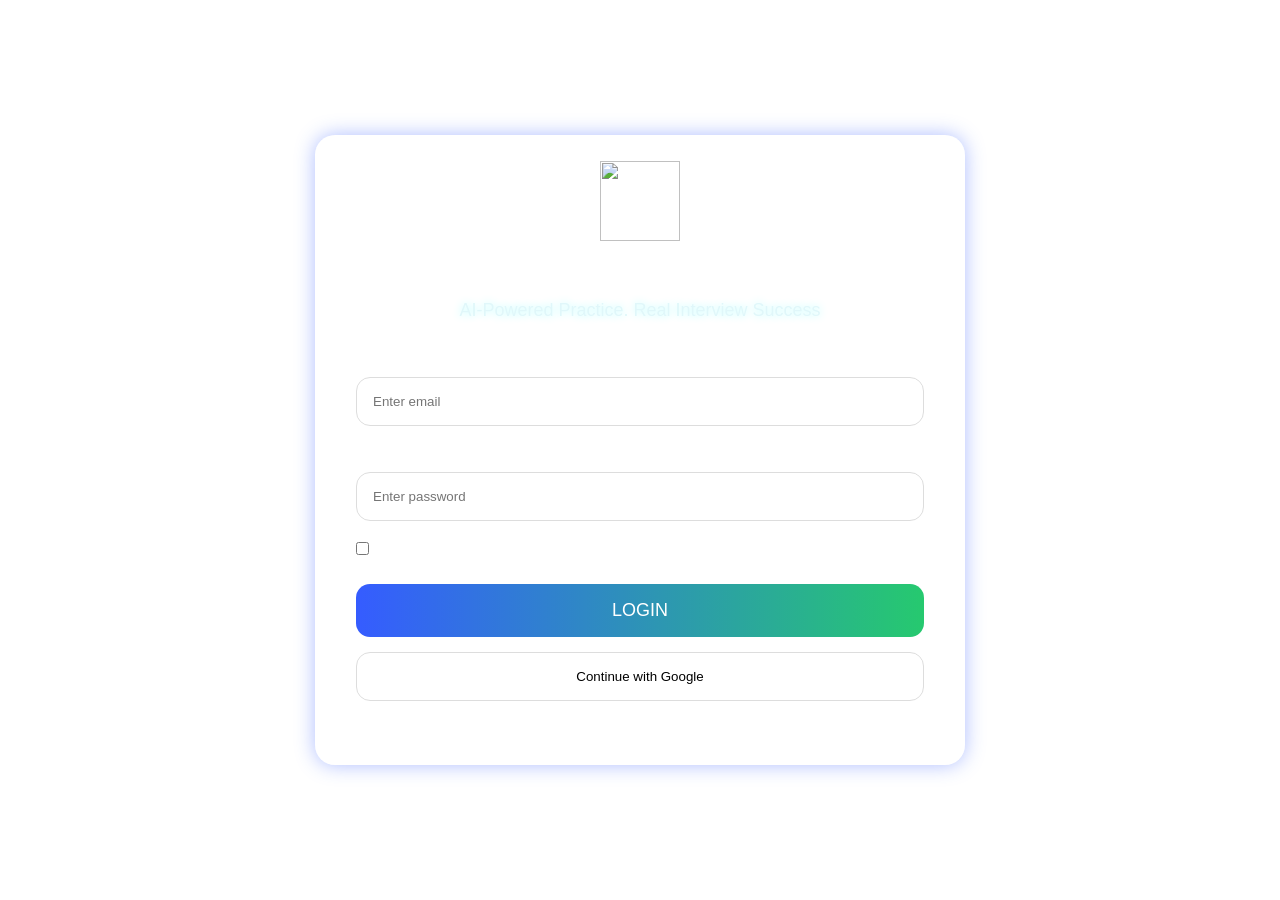
==== Frontend/01_login.html @ 5c107fb7 "Initial commit" ====
<!DOCTYPE html>
<html lang="en">

<head>
<meta charset="UTF-8">
<title>AI Interview Simulator</title>

<style>

*{
  margin:0;
  padding:0;
  box-sizing:border-box;
  font-family:Arial;
}

body{
  height:100vh;
  display:flex;
  justify-content:center;
  align-items:center;

  background: url("https://res.cloudinary.com/dfzdsdoa5/image/upload/v1781495940/Data-unification-platform-Clouds-On-Mars-Success-Story-Hero-Graphic_jnmzkr.webp")
  no-repeat center center/cover;

  overflow:hidden;
}

/* LOGIN BOX */
.login{
  width: 650px;
  padding: 25px 40px;
  border-radius: 20px;

  background: rgba(255,255,255,0.08);
  backdrop-filter: blur(12px);
  -webkit-backdrop-filter: blur(12px);

  border: 1px solid rgba(255,255,255,0.2);

  color: white;
  position: relative;

  box-shadow: 0 0 20px rgba(53, 92, 255, 0.4);
  animation: glow 3s infinite alternate;

  transition: 0.3s;
}

.login:hover{
  transform: scale(1.02);
  box-shadow: 0 0 35px rgba(53,92,255,0.9),
              0 0 60px rgba(38,201,111,0.6);
}

/* LOGO */
.logo img{
  width: 80px;
  height: 80px;
  object-fit: contain;
  display: block;
  margin: 0 auto;
}

/* TITLE */
.title{
  text-align:center;
  margin-top:10px;
  font-size:34px;
  font-weight:bold;
  color:white;
}

/* SUBTITLE */
.subtitle{
  text-align:center;
  color:#e0f7fa;
  font-size:18px;
  margin-top:10px;
  margin-bottom:30px;
  text-shadow: 0 0 8px rgba(0,255,255,0.3);
}

/* INPUT */
.input{
  margin-bottom:20px;
}

.input label{
  font-size:14px;
}

.input input{
  width:100%;
  padding:16px;
  margin-top:8px;
  border-radius:14px;
  border:1px solid #ddd;
}

.input input:focus{
  outline:none;
  border-color:#355cff;
}

/* OPTIONS */
.options{
  display:flex;
  justify-content:space-between;
  margin-bottom:25px;
}

/* BUTTON */
.login-btn{
  width:100%;
  padding:16px;
  border:none;
  border-radius:14px;
  font-size:18px;

  background: linear-gradient(90deg,#355cff,#26c96f);
  color:white;
  cursor:pointer;
}

.login-btn:hover{
  transform:scale(1.02);
}

/* GOOGLE BUTTON */
.google{
  width:100%;
  padding:16px;
  margin-top:15px;
  background:white;
  border:1px solid #ddd;
  border-radius:14px;
  cursor:pointer;
}

/* FOOTER */
.footer{
  text-align:center;
  margin-top:20px;
}

/* LINKS */
a{
  color:white;
  text-decoration:none;
}

/* ERROR */
#error{
  margin-top:10px;
  color:red;
  text-align:center;
  font-size:15px;
}

/* GLOW ANIMATION */
@keyframes glow {
  0% {
    box-shadow: 0 0 10px rgba(53,92,255,0.4),
                0 0 20px rgba(38,201,111,0.2);
  }
  100% {
    box-shadow: 0 0 25px rgba(53,92,255,0.8),
                0 0 40px rgba(38,201,111,0.5);
  }
}

</style>
</head>

<body>

<div class="login">

  <div class="logo">
    <img src="https://res.cloudinary.com/dfzdsdoa5/image/upload/v1781496318/7185ea6e6f375aa1ab00f1561d874177_kggruw.png">
  </div>

  <div class="title">AI Interview Simulator</div>

  <div class="subtitle">AI-Powered Practice. Real Interview Success</div>

  <div class="input">
    <label>Email</label>
    <input id="email" placeholder="Enter email">
  </div>

  <div class="input">
    <label>Password</label>
    <input type="password" id="password" placeholder="Enter password">
  </div>

  <div class="options">
    <label><input type="checkbox"> Remember</label>
    <a href="#">Forgot Password?</a>
  </div>

  <button class="login-btn" onclick="login()">LOGIN</button>

  <button class="google">Continue with Google</button>

  <div id="error"></div>

  <div class="footer">
    No account? <a href="02_register.html">Create Account</a>
  </div>

</div>

<script>
function login(){

  let email = document.getElementById("email").value;
  let pass = document.getElementById("password").value;

  let user = JSON.parse(localStorage.getItem("user"));

  if(!user){
    document.getElementById("error").innerHTML = "No account found. Please register first.";
    return;
  }

  if(email === user.email && pass === user.password){

    localStorage.setItem("loggedIn", "true");

    alert("Login Successful");

    window.location.href = "index.html";

  } else {
    document.getElementById("error").innerHTML = "Invalid Email or Password";
  }
}
</script>

</body>
</html>
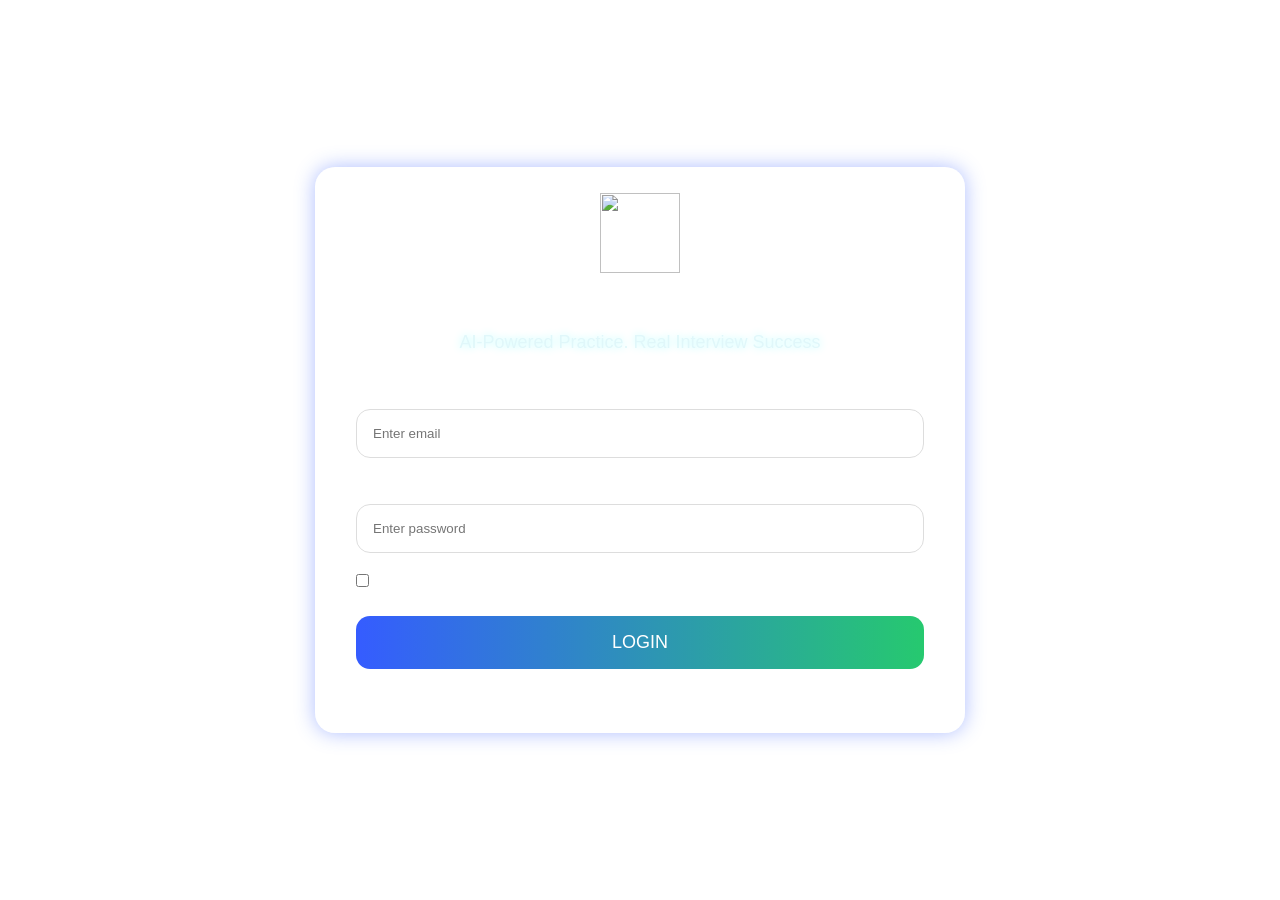
==== commit 2548259e: "chore: save workspace changes" ====
--- a/Frontend/01_login.html
+++ b/Frontend/01_login.html
@@ -197,12 +197,12 @@
 
   <div class="options">
     <label><input type="checkbox"> Remember</label>
-    <a href="#">Forgot Password?</a>
+    <a href="03_forgot_password.html">Forgot Password?</a>
   </div>
 
   <button class="login-btn" onclick="login()">LOGIN</button>
 
-  <button class="google">Continue with Google</button>
+  
 
   <div id="error"></div>
 
@@ -213,30 +213,139 @@
 </div>
 
 <script>
-function login(){
-
-  let email = document.getElementById("email").value;
-  let pass = document.getElementById("password").value;
-
-  let user = JSON.parse(localStorage.getItem("user"));
-
-  if(!user){
-    document.getElementById("error").innerHTML = "No account found. Please register first.";
-    return;
-  }
-
-  if(email === user.email && pass === user.password){
-
-    localStorage.setItem("loggedIn", "true");
-
-    alert("Login Successful");
-
-    window.location.href = "index.html";
-
-  } else {
-    document.getElementById("error").innerHTML = "Invalid Email or Password";
-  }
-}
+
+async function login(){
+
+let email =
+document
+.getElementById("email")
+.value
+.trim();
+
+let password =
+document
+.getElementById("password")
+.value
+.trim();
+
+let error =
+document
+.getElementById("error");
+
+
+error.innerHTML="";
+
+
+if(
+email===""
+||
+password===""
+){
+
+error.innerHTML=
+"Fill all fields";
+
+return;
+
+}
+
+
+try{
+
+let response =
+
+await fetch(
+
+"http://127.0.0.1:8000/login",
+
+{
+
+method:"POST",
+
+headers:{
+
+"Content-Type":
+"application/json"
+
+},
+
+body:
+
+JSON.stringify({
+
+email:email,
+
+password:password
+
+})
+
+}
+
+);
+
+
+let data =
+
+await response.json();
+
+
+
+if(
+data.success
+){
+
+localStorage.setItem(
+"loggedIn",
+"true"
+);
+
+alert(
+"Login Successful"
+);
+
+window.location.href=
+"index.html";
+
+}
+
+else{
+
+error.innerHTML=
+"Invalid Email or Password";
+
+}
+
+}
+
+catch{
+
+error.innerHTML=
+
+"Backend not running";
+
+}
+
+}
+
+
+
+// ENTER KEY LOGIN
+document
+.addEventListener(
+"keypress",
+function(e){
+
+if(
+e.key==="Enter"
+){
+
+login();
+
+}
+
+}
+);
+
 </script>
 
 </body>
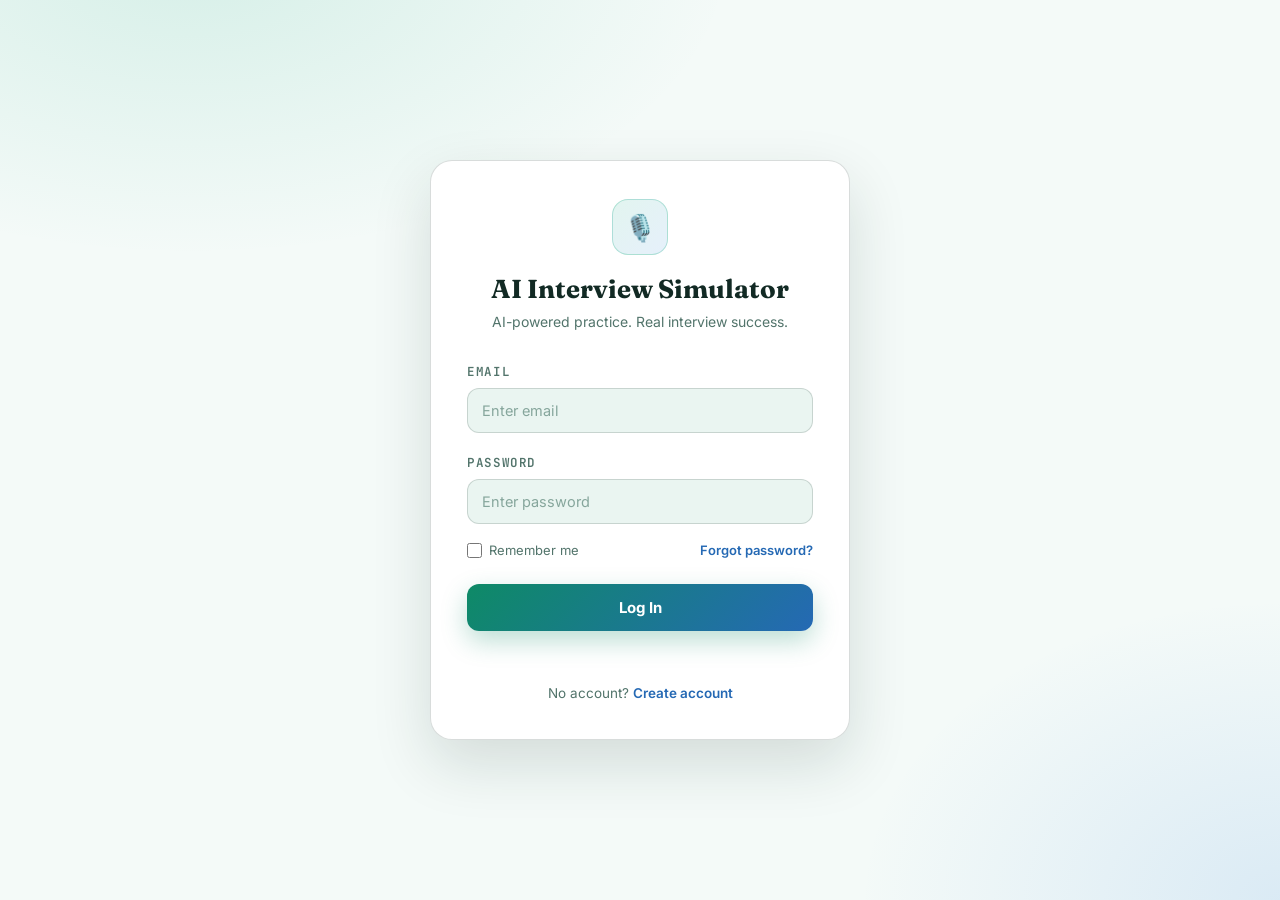
==== commit 89839bbf: "Auto commit: push from Copilot" ====
--- a/Frontend/01_login.html
+++ b/Frontend/01_login.html
@@ -1,175 +1,181 @@
 <!DOCTYPE html>
 <html lang="en">
-
 <head>
 <meta charset="UTF-8">
-<title>AI Interview Simulator</title>
+<meta name="viewport" content="width=device-width, initial-scale=1.0">
+<title>Log In — AI Interview Simulator</title>
+
+<link rel="preconnect" href="https://fonts.googleapis.com">
+<link rel="preconnect" href="https://fonts.gstatic.com" crossorigin>
+<link href="https://fonts.googleapis.com/css2?family=Fraunces:opsz,wght@9..144,500;9..144,600;9..144,700;9..144,900&family=Inter:wght@400;500;600;700&family=JetBrains+Mono:wght@400;500;600&display=swap" rel="stylesheet">
 
 <style>
-
-*{
-  margin:0;
-  padding:0;
-  box-sizing:border-box;
-  font-family:Arial;
-}
+:root{
+    --bg:            #F4FAF8;
+    --bg-elevated:   #FFFFFF;
+    --surface:       #EAF5F1;
+    --surface-2:     #DCEEE7;
+    --border:        rgba(15,42,36,0.09);
+    --border-strong: rgba(15,42,36,0.16);
+
+    --text:          #122A24;
+    --text-muted:    #52746B;
+    --text-faint:    #86A69C;
+
+    --mint:          #1FAE85;
+    --mint-deep:     #0E8A66;
+    --mint-dim:      rgba(31,174,133,0.13);
+    --sky:           #3D8BE0;
+    --sky-deep:      #2569B4;
+    --sky-dim:       rgba(61,139,224,0.13);
+    --coral:         #E0654C;
+    --coral-dim:     rgba(224,101,76,0.12);
+
+    --display: 'Fraunces', Georgia, serif;
+    --body:    'Inter', -apple-system, sans-serif;
+    --mono:    'JetBrains Mono', 'Courier New', monospace;
+}
+
+*{ margin:0; padding:0; box-sizing:border-box; }
 
 body{
-  height:100vh;
-  display:flex;
-  justify-content:center;
-  align-items:center;
-
-  background: url("https://res.cloudinary.com/dfzdsdoa5/image/upload/v1781495940/Data-unification-platform-Clouds-On-Mars-Success-Story-Hero-Graphic_jnmzkr.webp")
-  no-repeat center center/cover;
-
-  overflow:hidden;
-}
-
-/* LOGIN BOX */
+    font-family: var(--body);
+    min-height: 100vh;
+    display:flex;
+    justify-content:center;
+    align-items:center;
+    background: var(--bg);
+    color: var(--text);
+    padding: 24px;
+    -webkit-font-smoothing:antialiased;
+}
+body::before{
+    content:"";
+    position:fixed; inset:0; z-index:-1;
+    background:
+        radial-gradient(ellipse 900px 500px at 15% -5%, rgba(31,174,133,0.14), transparent 60%),
+        radial-gradient(ellipse 700px 500px at 100% 100%, rgba(61,139,224,0.14), transparent 60%),
+        var(--bg);
+}
+::selection{ background:var(--mint); color:#fff; }
+a:focus-visible, button:focus-visible, input:focus-visible{ outline:2px solid var(--sky-deep); outline-offset:2px; }
+
+/* LOGIN CARD */
 .login{
-  width: 650px;
-  padding: 25px 40px;
-  border-radius: 20px;
-
-  background: rgba(255,255,255,0.08);
-  backdrop-filter: blur(12px);
-  -webkit-backdrop-filter: blur(12px);
-
-  border: 1px solid rgba(255,255,255,0.2);
-
-  color: white;
-  position: relative;
-
-  box-shadow: 0 0 20px rgba(53, 92, 255, 0.4);
-  animation: glow 3s infinite alternate;
-
-  transition: 0.3s;
-}
-
-.login:hover{
-  transform: scale(1.02);
-  box-shadow: 0 0 35px rgba(53,92,255,0.9),
-              0 0 60px rgba(38,201,111,0.6);
-}
-
-/* LOGO */
-.logo img{
-  width: 80px;
-  height: 80px;
-  object-fit: contain;
-  display: block;
-  margin: 0 auto;
-}
-
-/* TITLE */
+  width: 420px;
+  max-width: 100%;
+  padding: 38px 36px;
+  border-radius: 22px;
+  background: var(--bg-elevated);
+  border: 1px solid var(--border-strong);
+  box-shadow: 0 24px 60px rgba(15,42,36,0.14);
+  transition: box-shadow .3s ease;
+}
+.login:hover{ box-shadow: 0 28px 70px rgba(15,42,36,0.18); }
+
+.logo{
+  width:56px; height:56px; border-radius:16px;
+  display:flex; align-items:center; justify-content:center;
+  margin:0 auto 18px;
+  background: linear-gradient(135deg, var(--mint-dim), var(--sky-dim));
+  border: 1px solid rgba(31,174,133,0.28);
+  font-size: 26px;
+}
+
 .title{
   text-align:center;
-  margin-top:10px;
-  font-size:34px;
-  font-weight:bold;
-  color:white;
-}
-
-/* SUBTITLE */
+  font-family: var(--display);
+  font-size: 26px;
+  font-weight: 700;
+  color: var(--text);
+}
+
 .subtitle{
   text-align:center;
-  color:#e0f7fa;
-  font-size:18px;
-  margin-top:10px;
-  margin-bottom:30px;
-  text-shadow: 0 0 8px rgba(0,255,255,0.3);
-}
-
-/* INPUT */
-.input{
-  margin-bottom:20px;
-}
+  color: var(--text-muted);
+  font-size: 14px;
+  margin-top: 8px;
+  margin-bottom: 30px;
+}
+
+.input{ margin-bottom: 18px; }
 
 .input label{
-  font-size:14px;
+  font-size: 12.5px;
+  font-weight: 600;
+  color: var(--text-muted);
+  font-family: var(--mono);
+  text-transform: uppercase;
+  letter-spacing: .05em;
 }
 
 .input input{
   width:100%;
-  padding:16px;
-  margin-top:8px;
-  border-radius:14px;
-  border:1px solid #ddd;
-}
-
+  padding: 13px 14px;
+  margin-top: 8px;
+  border-radius: 12px;
+  border: 1px solid var(--border-strong);
+  background: var(--surface);
+  color: var(--text);
+  font-family: var(--body);
+  font-size: 14.5px;
+  transition: border-color .2s ease, background .2s ease;
+}
+.input input::placeholder{ color: var(--text-faint); }
 .input input:focus{
   outline:none;
-  border-color:#355cff;
-}
-
-/* OPTIONS */
+  border-color: var(--sky-deep);
+  background: var(--bg-elevated);
+}
+
 .options{
   display:flex;
   justify-content:space-between;
-  margin-bottom:25px;
-}
-
-/* BUTTON */
+  align-items:center;
+  margin-bottom: 26px;
+  font-size: 13px;
+  color: var(--text-muted);
+}
+.options label{ display:flex; align-items:center; gap:7px; cursor:pointer; }
+.options input[type=checkbox]{ accent-color: var(--mint-deep); width:15px; height:15px; cursor:pointer; }
+.options a{ color: var(--sky-deep); font-weight:600; }
+.options a:hover{ text-decoration: underline; }
+
 .login-btn{
   width:100%;
-  padding:16px;
+  padding: 14px;
   border:none;
-  border-radius:14px;
-  font-size:18px;
-
-  background: linear-gradient(90deg,#355cff,#26c96f);
-  color:white;
+  border-radius: 12px;
+  font-size: 15px;
+  font-weight: 700;
+  font-family: var(--body);
+  background: linear-gradient(135deg, var(--mint-deep), var(--sky-deep));
+  color:#fff;
   cursor:pointer;
-}
-
-.login-btn:hover{
-  transform:scale(1.02);
-}
-
-/* GOOGLE BUTTON */
-.google{
-  width:100%;
-  padding:16px;
-  margin-top:15px;
-  background:white;
-  border:1px solid #ddd;
-  border-radius:14px;
-  cursor:pointer;
-}
-
-/* FOOTER */
+  box-shadow: 0 10px 26px rgba(14,138,102,0.28);
+  transition: transform .2s ease, box-shadow .2s ease;
+}
+.login-btn:hover{ transform:translateY(-2px); box-shadow: 0 14px 32px rgba(14,138,102,0.36); }
+.login-btn:active{ transform:translateY(0); }
+
 .footer{
   text-align:center;
-  margin-top:20px;
-}
-
-/* LINKS */
-a{
-  color:white;
-  text-decoration:none;
-}
-
-/* ERROR */
+  margin-top: 22px;
+  font-size: 13.5px;
+  color: var(--text-muted);
+}
+
+a{ color: var(--sky-deep); text-decoration:none; font-weight:600; }
+a:hover{ text-decoration: underline; }
+
 #error{
-  margin-top:10px;
-  color:red;
+  margin-top: 14px;
+  min-height: 18px;
+  color: var(--coral);
   text-align:center;
-  font-size:15px;
-}
-
-/* GLOW ANIMATION */
-@keyframes glow {
-  0% {
-    box-shadow: 0 0 10px rgba(53,92,255,0.4),
-                0 0 20px rgba(38,201,111,0.2);
-  }
-  100% {
-    box-shadow: 0 0 25px rgba(53,92,255,0.8),
-                0 0 40px rgba(38,201,111,0.5);
-  }
-}
-
+  font-size: 13.5px;
+  font-weight:500;
+}
 </style>
 </head>
 
@@ -177,13 +183,10 @@
 
 <div class="login">
 
-  <div class="logo">
-    <img src="https://res.cloudinary.com/dfzdsdoa5/image/upload/v1781496318/7185ea6e6f375aa1ab00f1561d874177_kggruw.png">
-  </div>
+  <div class="logo">🎙️</div>
 
   <div class="title">AI Interview Simulator</div>
-
-  <div class="subtitle">AI-Powered Practice. Real Interview Success</div>
+  <div class="subtitle">AI-powered practice. Real interview success.</div>
 
   <div class="input">
     <label>Email</label>
@@ -196,18 +199,16 @@
   </div>
 
   <div class="options">
-    <label><input type="checkbox"> Remember</label>
-    <a href="03_forgot_password.html">Forgot Password?</a>
+    <label><input type="checkbox"> Remember me</label>
+    <a href="03_forgot_password.html">Forgot password?</a>
   </div>
 
-  <button class="login-btn" onclick="login()">LOGIN</button>
-
-  
+  <button class="login-btn" onclick="login()">Log In</button>
 
   <div id="error"></div>
 
   <div class="footer">
-    No account? <a href="02_register.html">Create Account</a>
+    No account? <a href="02_register.html">Create account</a>
   </div>
 
 </div>
@@ -256,7 +257,7 @@
 
 await fetch(
 
-"http://127.0.0.1:8000/login",
+"https://ai-interview-simulator-316l.onrender.com/login",
 
 {
 
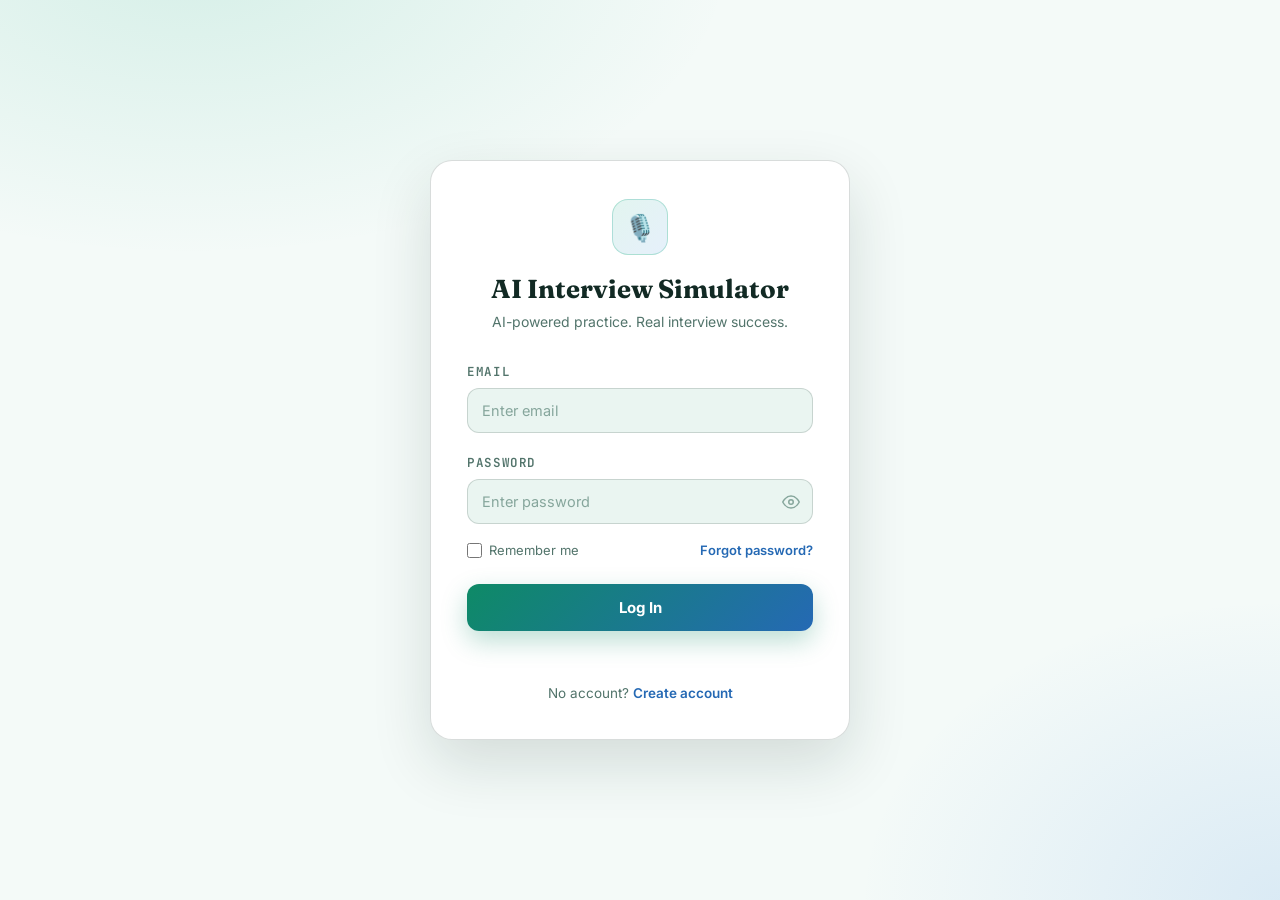
==== commit 5d05f8af: "Refine login page" ====
--- a/Frontend/01_login.html
+++ b/Frontend/01_login.html
@@ -4,6 +4,20 @@
 <meta charset="UTF-8">
 <meta name="viewport" content="width=device-width, initial-scale=1.0">
 <title>Log In — AI Interview Simulator</title>
+
+<!-- ═══════════════════════════════════════
+     BACKEND WARM-UP — fires the instant this
+     page starts loading (this is the very first
+     page most users hit). By the time they've
+     typed their email/password and clicked Log In,
+     Render's container is already awake, so the
+     /login request itself is fast.
+═══════════════════════════════════════ -->
+<script>
+(function warmBackend() {
+  fetch("https://ai-interview-simulator-316l.onrender.com/ping").catch(function () {});
+})();
+</script>
 
 <link rel="preconnect" href="https://fonts.googleapis.com">
 <link rel="preconnect" href="https://fonts.gstatic.com" crossorigin>
@@ -127,6 +141,28 @@
   border-color: var(--sky-deep);
   background: var(--bg-elevated);
 }
+
+.password-wrap{
+  position:relative;
+  margin-top:8px; /* moved here from .input input so the wrapper's box exactly matches the input's box, keeping the button truly centered */
+}
+.password-wrap input{ margin-top:0; padding-right: 44px; }
+.toggle-password{
+  position:absolute;
+  right:6px;
+  top:50%;
+  transform:translateY(-50%);
+  width:32px; height:32px;
+  border:none;
+  background:transparent;
+  color: var(--text-faint);
+  cursor:pointer;
+  border-radius:8px;
+  display:flex; align-items:center; justify-content:center;
+  transition: color .2s ease, background .2s ease;
+}
+.toggle-password:hover{ color: var(--text-muted); background: var(--surface-2); }
+.toggle-password svg{ width:18px; height:18px; }
 
 .options{
   display:flex;
@@ -153,10 +189,29 @@
   color:#fff;
   cursor:pointer;
   box-shadow: 0 10px 26px rgba(14,138,102,0.28);
-  transition: transform .2s ease, box-shadow .2s ease;
+  transition: transform .2s ease, box-shadow .2s ease, opacity .2s ease;
+  display:flex; align-items:center; justify-content:center; gap:9px;
 }
 .login-btn:hover{ transform:translateY(-2px); box-shadow: 0 14px 32px rgba(14,138,102,0.36); }
 .login-btn:active{ transform:translateY(0); }
+.login-btn:disabled{
+  opacity: .75;
+  cursor: not-allowed;
+  transform: none;
+}
+
+/* small spinner shown inside the button while a login request is in flight */
+.spinner{
+  width:15px; height:15px;
+  border:2px solid rgba(255,255,255,0.4);
+  border-top-color:#fff;
+  border-radius:50%;
+  display:none;
+  animation: spin .7s linear infinite;
+}
+.login-btn.loading .spinner{ display:inline-block; }
+.login-btn.loading .btn-text{ opacity:.85; }
+@keyframes spin{ to{ transform: rotate(360deg); } }
 
 .footer{
   text-align:center;
@@ -195,7 +250,13 @@
 
   <div class="input">
     <label>Password</label>
-    <input type="password" id="password" placeholder="Enter password">
+    <div class="password-wrap">
+      <input type="password" id="password" placeholder="Enter password">
+      <button type="button" class="toggle-password" id="togglePassword" onclick="togglePasswordVisibility()" aria-label="Show password">
+        <svg id="eyeIcon" viewBox="0 0 24 24" fill="none" stroke="currentColor" stroke-width="2" stroke-linecap="round" stroke-linejoin="round"><path d="M1 12s4-8 11-8 11 8 11 8-4 8-11 8-11-8-11-8Z"></path><circle cx="12" cy="12" r="3"></circle></svg>
+        <svg id="eyeOffIcon" viewBox="0 0 24 24" fill="none" stroke="currentColor" stroke-width="2" stroke-linecap="round" stroke-linejoin="round" style="display:none;"><path d="M9.88 9.88a3 3 0 1 0 4.24 4.24"></path><path d="M10.73 5.08A10.43 10.43 0 0 1 12 5c7 0 11 8 11 8a13.16 13.16 0 0 1-3.05 3.94M6.61 6.61A13.526 13.526 0 0 0 1 12s4 8 11 8a9.74 9.74 0 0 0 5.39-1.61"></path><line x1="2" y1="2" x2="22" y2="22"></line></svg>
+      </button>
+    </div>
   </div>
 
   <div class="options">
@@ -203,7 +264,10 @@
     <a href="03_forgot_password.html">Forgot password?</a>
   </div>
 
-  <button class="login-btn" onclick="login()">Log In</button>
+  <button class="login-btn" id="loginBtn" onclick="login()">
+    <span class="spinner"></span>
+    <span class="btn-text">Log In</span>
+  </button>
 
   <div id="error"></div>
 
@@ -214,6 +278,19 @@
 </div>
 
 <script>
+
+function togglePasswordVisibility(){
+  let pwd = document.getElementById("password");
+  let eyeIcon = document.getElementById("eyeIcon");
+  let eyeOffIcon = document.getElementById("eyeOffIcon");
+  let btn = document.getElementById("togglePassword");
+
+  let showing = pwd.type === "password";
+  pwd.type = showing ? "text" : "password";
+  eyeIcon.style.display = showing ? "none" : "block";
+  eyeOffIcon.style.display = showing ? "block" : "none";
+  btn.setAttribute("aria-label", showing ? "Hide password" : "Show password");
+}
 
 async function login(){
 
@@ -233,6 +310,9 @@
 document
 .getElementById("error");
 
+let btn = document.getElementById("loginBtn");
+let btnText = btn.querySelector(".btn-text");
+
 
 error.innerHTML="";
 
@@ -250,6 +330,13 @@
 
 }
 
+// Immediate visual feedback the instant the click happens —
+// button locks and shows a spinner so it never feels unresponsive,
+// even while the network request is still in flight.
+btn.disabled = true;
+btn.classList.add("loading");
+btnText.textContent = "Logging in...";
+
 
 try{
 
@@ -300,13 +387,11 @@
 "true"
 );
 
-alert(
-"Login Successful"
-);
-
 window.location.href=
 "index.html";
 
+return; // navigating away — no need to reset button state
+
 }
 
 else{
@@ -323,6 +408,16 @@
 error.innerHTML=
 
 "Backend not running";
+
+}
+
+finally{
+
+// Only reached on failure/invalid-login paths (success already
+// navigated away above), so it's safe to always reset here.
+btn.disabled = false;
+btn.classList.remove("loading");
+btnText.textContent = "Log In";
 
 }
 
